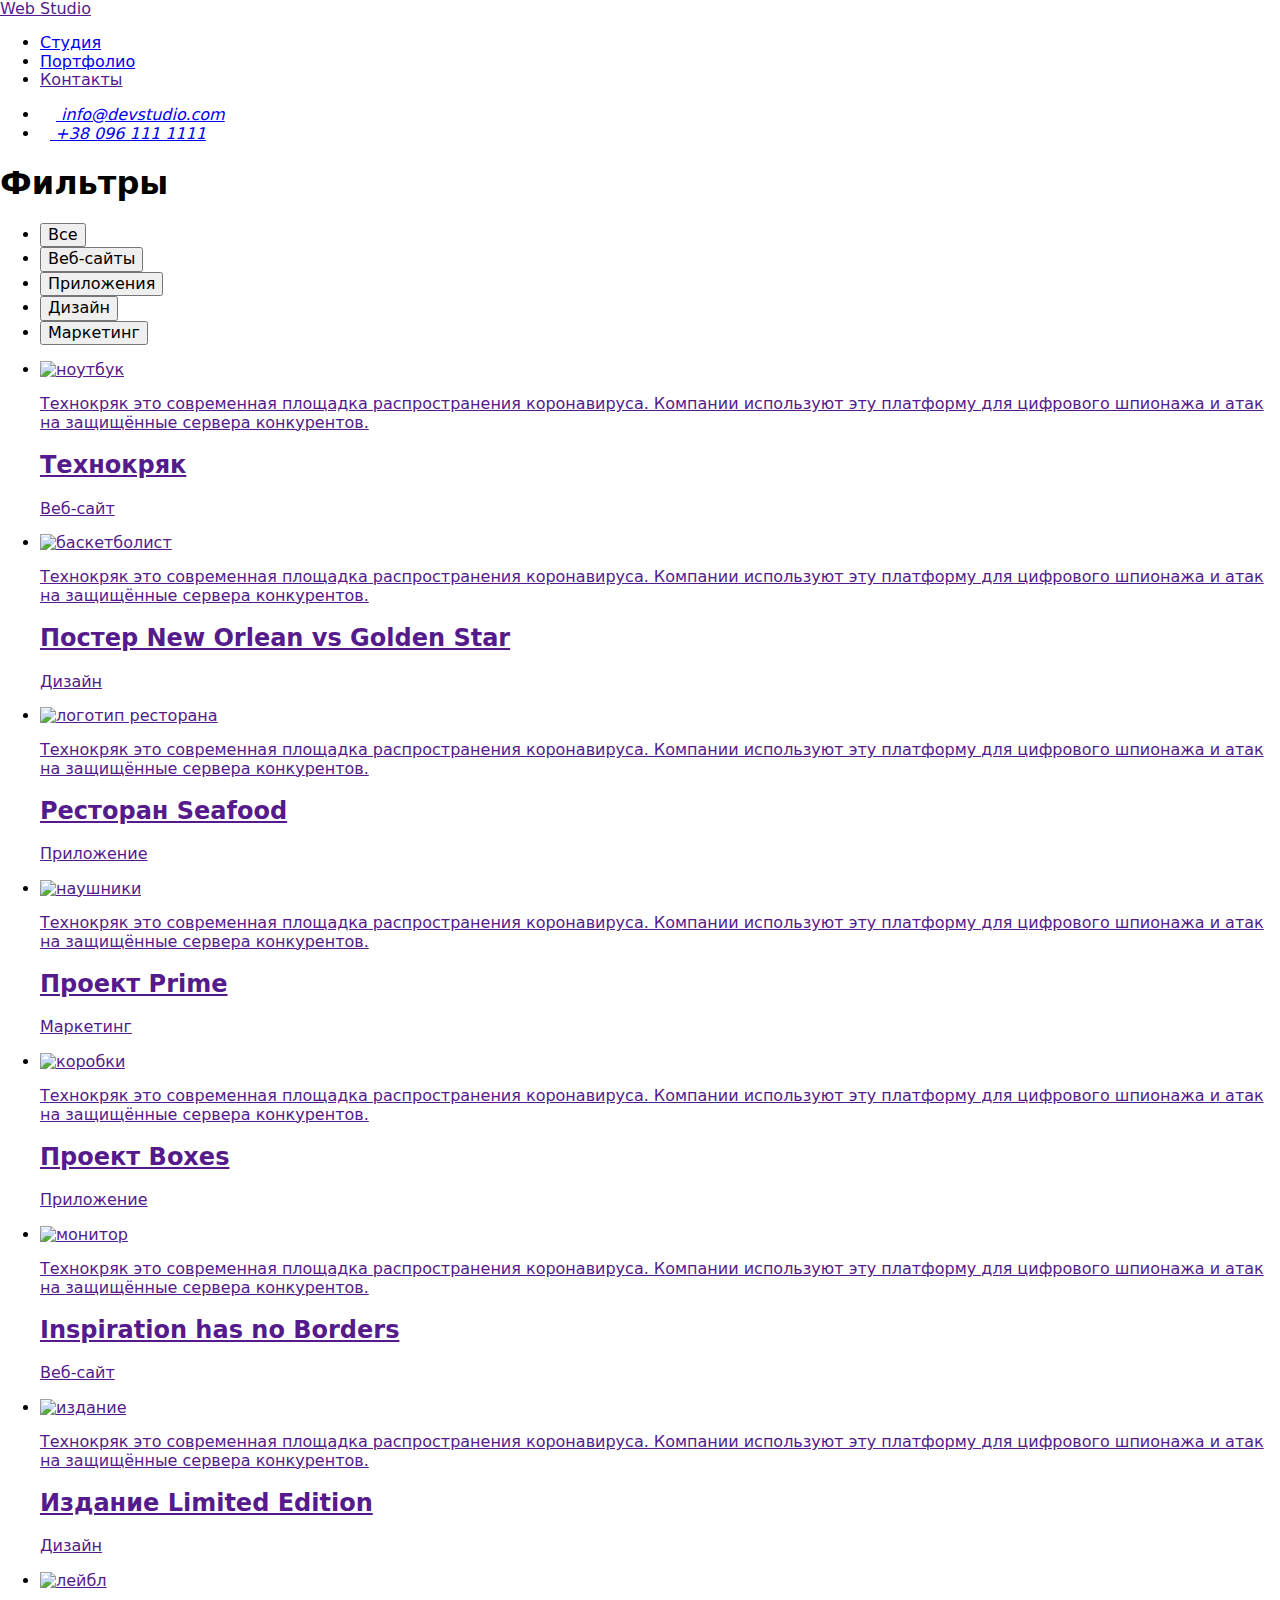
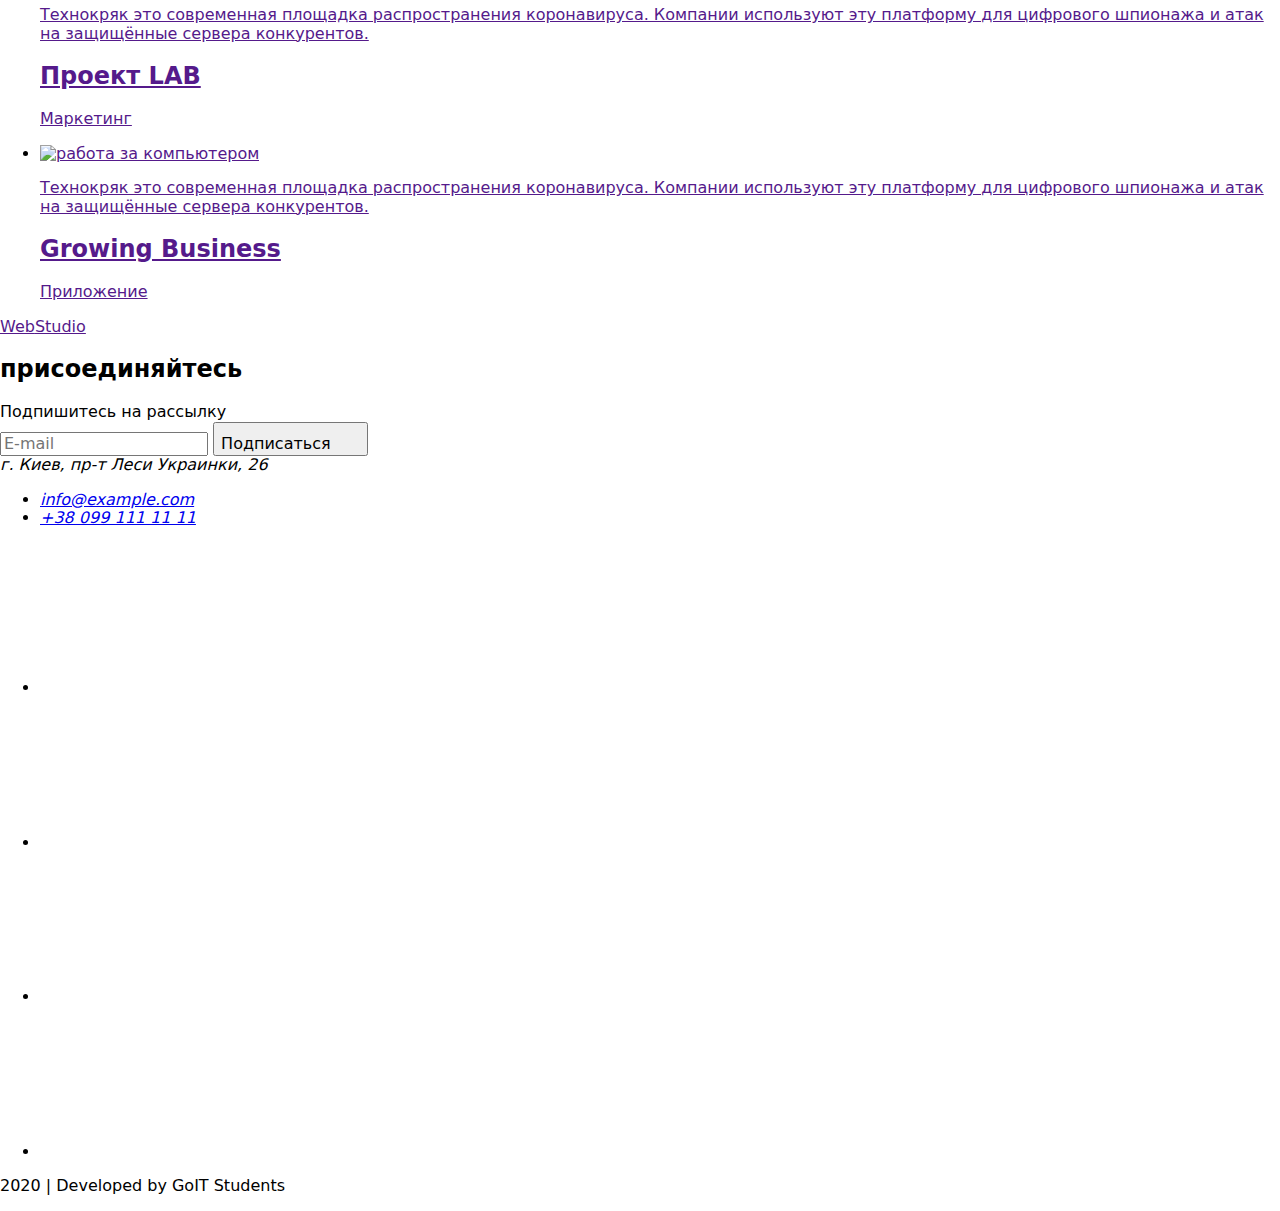
==== portfolio.html @ dd18610b "Add files via upload" ====
<!DOCTYPE html>
<html lang="ru">
  <head>
    <meta charset="UTF-8" />
    <meta name="viewport" content="width=device-width, initial-scale=1.0" />
    <title>Document</title>
    <link
      href="https://fonts.googleapis.com/css2?family=Raleway:wght@700&family=Roboto:wght@400;500;700;900&display=swap"
      rel="stylesheet"
    />
    <link
      rel="stylesheet"
      href="https://cdnjs.cloudflare.com/ajax/libs/modern-normalize/0.6.0/modern-normalize.min.css"
    />
    <link rel="stylesheet" href="./css/portfolio.min.css" />
  </head>

  <body>
    <!--Шапка проекту-->
    <header class="header">
      <div class="container">
        <div class="navigation">
          <nav class="navigation">
            <a href="" lang="en" class="logo"><span>Web</span> Studio</a>
            <ul class="site-nav">
              <li class="item">
                <a href="./index.html" class="link">Студия</a>
              </li>
              <li class="item">
                <a href="./portfolio.html" class="link current">Портфолио </a>
              </li>
              <li class="item"><a href="" class="link">Контакты</a></li>
            </ul>
          </nav>
          <address class="address">
            <ul class="comunication">
              <li class="item">
                <a
                  class="link"
                  href="mailto:info@devstudio.com"
                  aria-label="электронная почта"
                  ><svg class="icon" width="16px" height="11px">
                    <use href="./images/symbol-defs.svg#icon-envelope"></use>
                  </svg>
                  info@devstudio.com
                </a>
              </li>
              <li class="item">
                <a
                  class="link"
                  href="tel:+380961111111"
                  aria-label="номер телефона"
                >
                  <svg class="icon" width="10px" height="15px">
                    <use href="./images/symbol-defs.svg#icon-smartphone"></use>
                  </svg>
                  +38 096 111 1111
                </a>
              </li>
            </ul>
          </address>
        </div>
      </div>
    </header>
    <main>
      <!--Фільтри-->
      <section class="filter">
        <div class="container">
          <h1 class="visually-hidden">Фильтры</h1>
          <ul class="filter-list">
            <li class="item"><button class="button">Все</button></li>
            <li class="item"><button class="button">Веб-сайты</button></li>
            <li class="item"><button class="button">Приложения</button></li>
            <li class="item"><button class="button">Дизайн</button></li>
            <li class="item"><button class="button">Маркетинг</button></li>
          </ul>

          <ul class="card-list">
            <li class="item">
              <a class="link" href="">
                <div class="thumb">
                  <img
                    src="./images/imgtechno(1).jpg"
                    alt="ноутбук"
                    width="370"
                    height="294"
                  />
                  <p class="text-hover">
                    Технокряк это современная площадка распространения
                    коронавируса. Компании используют эту платформу для
                    цифрового шпионажа и атак на защищённые сервера конкурентов.
                  </p>
                </div>
                <div class="description">
                  <h2 class="header">Технокряк</h2>
                  <p class="text">Веб-сайт</p>
                </div>
              </a>
            </li>
            <li class="item">
              <a class="link" href="">
                <div class="thumb">
                  <img
                    src="./images/imgposter(1).jpg"
                    alt="баскетболист"
                    width="370"
                    height="294"
                  />
                  <p class="text-hover">
                    Технокряк это современная площадка распространения
                    коронавируса. Компании используют эту платформу для
                    цифрового шпионажа и атак на защищённые сервера конкурентов.
                  </p>
                </div>
                <div class="description">
                  <h2 class="header">Постер New Orlean vs Golden Star</h2>
                  <p class="text">Дизайн</p>
                </div>
              </a>
            </li>
            <li class="item">
              <a class="link" href="">
                <div class="thumb">
                  <img
                    src="./images/imgseafood(1).jpg"
                    alt="логотип ресторана"
                    width="370"
                    height="294"
                  />
                  <p class="text-hover">
                    Технокряк это современная площадка распространения
                    коронавируса. Компании используют эту платформу для
                    цифрового шпионажа и атак на защищённые сервера конкурентов.
                  </p>
                </div>
                <div class="description">
                  <h2 class="header">Ресторан Seafood</h2>
                  <p class="text">Приложение</p>
                </div>
              </a>
            </li>
            <li class="item">
              <a class="link" href="">
                <div class="thumb">
                  <img
                    src="./images/imgproject(1).jpg"
                    alt="наушники"
                    width="370"
                    height="294"
                  />
                  <p class="text-hover">
                    Технокряк это современная площадка распространения
                    коронавируса. Компании используют эту платформу для
                    цифрового шпионажа и атак на защищённые сервера конкурентов.
                  </p>
                </div>
                <div class="description">
                  <h2 class="header">Проект Prime</h2>
                  <p class="text">Маркетинг</p>
                </div>
              </a>
            </li>
            <li class="item">
              <a class="link" href="">
                <div class="thumb">
                  <img
                    src="./images/imgboxes(1).jpg"
                    alt="коробки"
                    width="370"
                    height="294"
                  />
                  <p class="text-hover">
                    Технокряк это современная площадка распространения
                    коронавируса. Компании используют эту платформу для
                    цифрового шпионажа и атак на защищённые сервера конкурентов.
                  </p>
                </div>
                <div class="description">
                  <h2 class="header">Проект Boxes</h2>
                  <p class="text">Приложение</p>
                </div>
              </a>
            </li>
            <li class="item">
              <a class="link" href="">
                <div class="thumb">
                  <img
                    src="./images/imginspiration(1).jpg"
                    alt="монитор"
                    width="370"
                    height="294"
                  />
                  <p class="text-hover">
                    Технокряк это современная площадка распространения
                    коронавируса. Компании используют эту платформу для
                    цифрового шпионажа и атак на защищённые сервера конкурентов.
                  </p>
                </div>
                <div class="description">
                  <h2 class="header">Inspiration has no Borders</h2>
                  <p class="text">Веб-сайт</p>
                </div>
              </a>
            </li>
            <li class="item">
              <a class="link" href="">
                <div class="thumb">
                  <img
                    src="./images/imgedition(1).jpg"
                    alt="издание"
                    width="370"
                    height="294"
                  />
                  <p class="text-hover">
                    Технокряк это современная площадка распространения
                    коронавируса. Компании используют эту платформу для
                    цифрового шпионажа и атак на защищённые сервера конкурентов.
                  </p>
                </div>
                <div class="description">
                  <h2 class="header">Издание Limited Edition</h2>
                  <p class="text">Дизайн</p>
                </div>
              </a>
            </li>
            <li class="item">
              <a class="link" href="">
                <div class="thumb">
                  <img
                    src="./images/imglab(1).jpg"
                    alt="лейбл"
                    width="370"
                    height="294"
                  />
                  <p class="text-hover">
                    Технокряк это современная площадка распространения
                    коронавируса. Компании используют эту платформу для
                    цифрового шпионажа и атак на защищённые сервера конкурентов.
                  </p>
                </div>
                <div class="description">
                  <h2 class="header">Проект LAB</h2>
                  <p class="text">Маркетинг</p>
                </div>
              </a>
            </li>
            <li class="item">
              <a class="link" href="">
                <div class="thumb">
                  <img
                    src="./images/imgbussines(1).jpg"
                    alt="работа за компьютером"
                    width="370"
                    height="294"
                  />
                  <p class="text-hover">
                    Технокряк это современная площадка распространения
                    коронавируса. Компании используют эту платформу для
                    цифрового шпионажа и атак на защищённые сервера конкурентов.
                  </p>
                </div>
                <div class="description">
                  <h2 class="header">Growing Business</h2>
                  <p class="text">Приложение</p>
                </div>
              </a>
            </li>
          </ul>
        </div>
      </section>
    </main>
    <footer class="footer">
      <div class="container">
        <div class="footer-up">
          <a href="" lang="en" class="logo"><span>Web</span>Studio</a>
          <h2 class="footer-call">присоединяйтесь</h2>
          <form class="footer-form">
            <label class="label" for="mail">Подпишитесь на рассылку</label>
            <div class="field">
              <input
                class="mail"
                type="email"
                name="mail"
                id="mail"
                placeholder="E-mail"
              />
              <button class="button" type="submit">
                Подписаться
                <svg class="icon" width="24px" height="24px">
                  <use href="./images/symbol-defs.svg#icon-icon-send"></use>
                </svg>
              </button>
            </div>
          </form>
        </div>
        <div class="footer-middle">
          <address class="address">
            г. Киев, пр-т Леси Украинки, 26
            <ul class="footer-nav">
              <li>
                <a href="mailto:info@example.com" class="footer-link"
                  >info@example.com</a
                >
              </li>
              <li>
                <a href="tell:+380991111111" class="footer-link"
                  >+38 099 111 11 11</a
                >
              </li>
            </ul>
          </address>

          <ul class="social-links">
            <li class="item">
              <a class="link" href="" aria-label="ссылка на инстаграм">
                <svg class="icon" width="20px" hight="20px">
                  <use href="./images/symbol-defs.svg#icon-instagram"></use>
                </svg>
              </a>
            </li>
            <li class="item">
              <a class="link" href="" aria-label="ссылка на твиттер">
                <svg class="icon" width="20px" hight="20px">
                  <use href="./images/symbol-defs.svg#icon-twitter"></use>
                </svg>
              </a>
            </li>
            <li class="item">
              <a class="link" href="" aria-label="ссылка на фейсбук">
                <svg class="icon" width="20px" hight="20px">
                  <use href="./images/symbol-defs.svg#icon-facebook"></use>
                </svg>
              </a>
            </li>
            <li class="item">
              <a class="link" href="" aria-label="ссылка на линкедин">
                <svg class="icon" width="20px" hight="20px">
                  <use href="./images/symbol-defs.svg#icon-linkedin"></use>
                </svg>
              </a>
            </li>
          </ul>
        </div>

        <p class="footer-developer">2020 | Developed by GoIT Students</p>
      </div>
    </footer>
  </body>
</html>
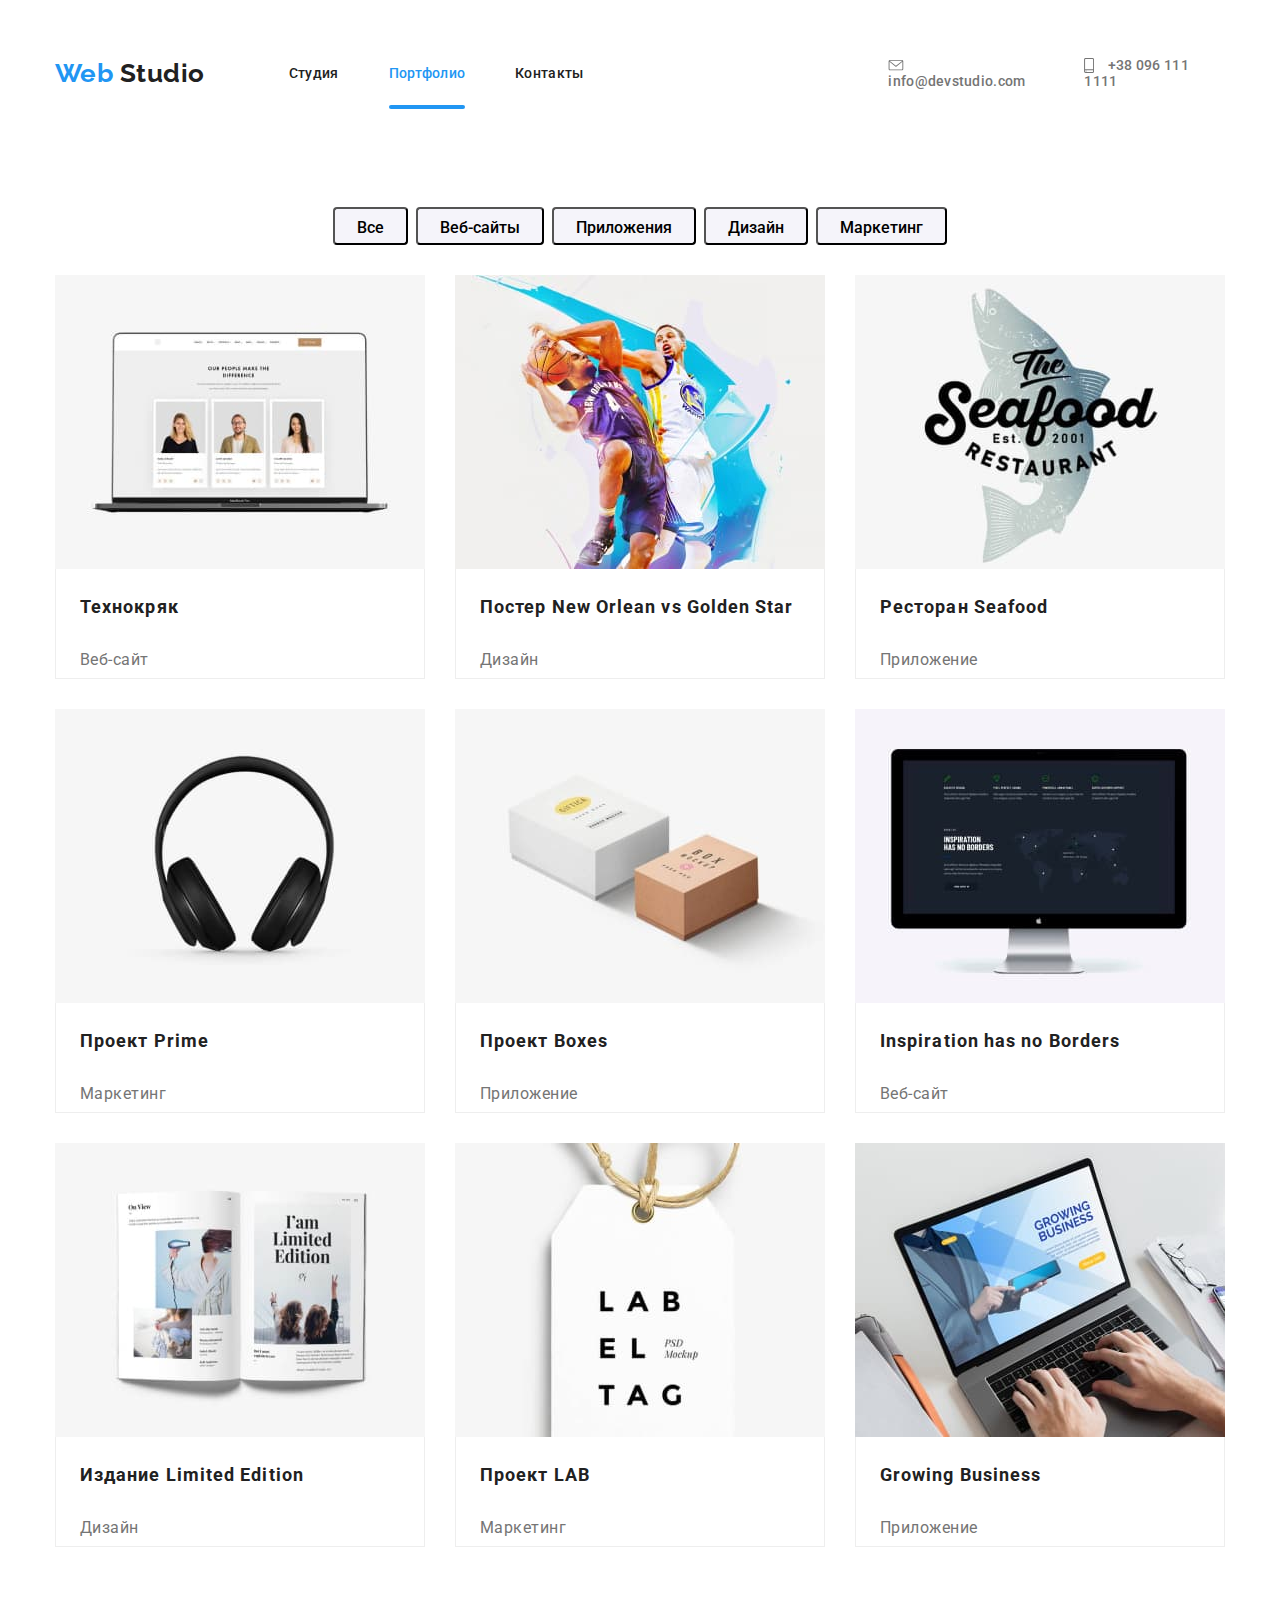
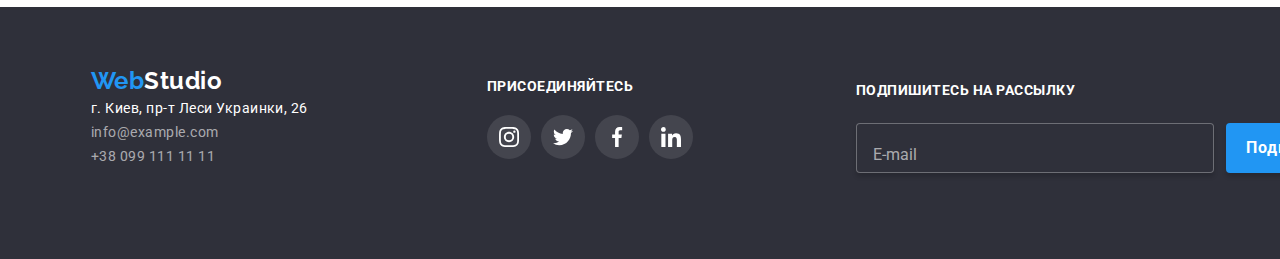
==== commit a871587a: "hw8" ====
--- a/portfolio.html
+++ b/portfolio.html
@@ -18,16 +18,23 @@
   <body>
     <!--Шапка проекту-->
     <header class="header">
-      <div class="container">
-        <div class="navigation">
+      <div class="container header">
+        <a href="" lang="en" class="logo"><span>Web</span> Studio</a>
+        <button type="button" class="menu-button is-open" aria-expanded="false" aria-controls="menu-container"
+          data-menu-button>
+          <svg width="40" height="40" aria-label="переключатель мобильного меню">
+            <use class="icon-menu" href="./images/symbol-defs.svg#icon-close40px"></use>
+            <use class="icon-close" href="./images/symbol-defs.svg#icon-menu40px"></use>
+          </svg>
+        </button>
+        <div class="menu-container" id="menu-container" data-menu>
           <nav class="navigation">
-            <a href="" lang="en" class="logo"><span>Web</span> Studio</a>
             <ul class="site-nav">
               <li class="item">
-                <a href="./index.html" class="link">Студия</a>
+                <a href="./index.html" class="link ">Студия</a>
               </li>
               <li class="item">
-                <a href="./portfolio.html" class="link current">Портфолио </a>
+                <a href="./portfolio.html" class="link current">Портфолио</a>
               </li>
               <li class="item"><a href="" class="link">Контакты</a></li>
             </ul>
@@ -35,22 +42,15 @@
           <address class="address">
             <ul class="comunication">
               <li class="item">
-                <a
-                  class="link"
-                  href="mailto:info@devstudio.com"
-                  aria-label="электронная почта"
-                  ><svg class="icon" width="16px" height="11px">
+                <a class="link" href="mailto:info@devstudio.com" aria-label="электронная почта"><svg class="icon"
+                    width="16px" height="11px">
                     <use href="./images/symbol-defs.svg#icon-envelope"></use>
                   </svg>
                   info@devstudio.com
                 </a>
               </li>
               <li class="item">
-                <a
-                  class="link"
-                  href="tel:+380961111111"
-                  aria-label="номер телефона"
-                >
+                <a class="link" href="tel:+380961111111" aria-label="номер телефона">
                   <svg class="icon" width="10px" height="15px">
                     <use href="./images/symbol-defs.svg#icon-smartphone"></use>
                   </svg>
@@ -80,7 +80,12 @@
               <a class="link" href="">
                 <div class="thumb">
                   <img
-                    src="./images/imgtechno(1).jpg"
+                   srcset="
+              ./images/card-1.jpg 1x,
+              ./images/card-1@2x.jpg 2x,
+              "
+              
+                    src="./images/card-1.jpg"
                     alt="ноутбук"
                     width="370"
                     height="294"
@@ -101,7 +106,13 @@
               <a class="link" href="">
                 <div class="thumb">
                   <img
-                    src="./images/imgposter(1).jpg"
+                   srcset="
+              ./images/card-2.jpg 1x,
+              ./images/card-2@2x.jpg 2x,
+              "
+              
+                    src="./images/card-2.jpg"
+                    
                     alt="баскетболист"
                     width="370"
                     height="294"
@@ -122,7 +133,11 @@
               <a class="link" href="">
                 <div class="thumb">
                   <img
-                    src="./images/imgseafood(1).jpg"
+                    srcset="
+              ./images/card-3.jpg 1x,
+              ./images/card-3@2x.jpg 2x,
+              "
+                    src="./images/card-3.jpg"
                     alt="логотип ресторана"
                     width="370"
                     height="294"
@@ -143,7 +158,12 @@
               <a class="link" href="">
                 <div class="thumb">
                   <img
-                    src="./images/imgproject(1).jpg"
+                     srcset="
+              ./images/card-4.jpg 1x,
+              ./images/card-4@2x.jpg 2x,
+              "
+              
+                    src="./images/card-4.jpg"
                     alt="наушники"
                     width="370"
                     height="294"
@@ -164,7 +184,12 @@
               <a class="link" href="">
                 <div class="thumb">
                   <img
-                    src="./images/imgboxes(1).jpg"
+                     srcset="
+              ./images/card-5.jpg 1x,
+              ./images/card-5@2x.jpg 2x,
+              "
+              
+                    src="./images/card-5.jpg"
                     alt="коробки"
                     width="370"
                     height="294"
@@ -185,7 +210,12 @@
               <a class="link" href="">
                 <div class="thumb">
                   <img
-                    src="./images/imginspiration(1).jpg"
+                    srcset="
+              ./images/card-6.jpg 1x,
+              ./images/card-6@2x.jpg 2x,
+              "
+              
+                    src="./images/card-6.jpg"
                     alt="монитор"
                     width="370"
                     height="294"
@@ -206,7 +236,12 @@
               <a class="link" href="">
                 <div class="thumb">
                   <img
-                    src="./images/imgedition(1).jpg"
+                     srcset="
+              ./images/card-7.jpg 1x,
+              ./images/card-7@2x.jpg 2x,
+              "
+              
+                    src="./images/card-7.jpg"
                     alt="издание"
                     width="370"
                     height="294"
@@ -227,7 +262,12 @@
               <a class="link" href="">
                 <div class="thumb">
                   <img
-                    src="./images/imglab(1).jpg"
+                     srcset="
+              ./images/card-8.jpg 1x,
+              ./images/card-8@2x.jpg 2x,
+              "
+              
+                    src="./images/card-8.jpg"
                     alt="лейбл"
                     width="370"
                     height="294"
@@ -248,7 +288,12 @@
               <a class="link" href="">
                 <div class="thumb">
                   <img
-                    src="./images/imgbussines(1).jpg"
+                     srcset="
+              ./images/card-9.jpg 1x,
+              ./images/card-9@2x.jpg 2x,
+              "
+              
+                    src="./images/card-9.jpg"
                     alt="работа за компьютером"
                     width="370"
                     height="294"
@@ -269,47 +314,25 @@
         </div>
       </section>
     </main>
-    <footer class="footer">
-      <div class="container">
+  <footer class="footer">
+    <div class="container footer">
+      <div class="footer-flex">
         <div class="footer-up">
           <a href="" lang="en" class="logo"><span>Web</span>Studio</a>
-          <h2 class="footer-call">присоединяйтесь</h2>
-          <form class="footer-form">
-            <label class="label" for="mail">Подпишитесь на рассылку</label>
-            <div class="field">
-              <input
-                class="mail"
-                type="email"
-                name="mail"
-                id="mail"
-                placeholder="E-mail"
-              />
-              <button class="button" type="submit">
-                Подписаться
-                <svg class="icon" width="24px" height="24px">
-                  <use href="./images/symbol-defs.svg#icon-icon-send"></use>
-                </svg>
-              </button>
-            </div>
-          </form>
-        </div>
-        <div class="footer-middle">
           <address class="address">
             г. Киев, пр-т Леси Украинки, 26
             <ul class="footer-nav">
               <li>
-                <a href="mailto:info@example.com" class="footer-link"
-                  >info@example.com</a
-                >
+                <a href="mailto:info@example.com" class="footer-link">info@example.com</a>
               </li>
               <li>
-                <a href="tell:+380991111111" class="footer-link"
-                  >+38 099 111 11 11</a
-                >
+                <a href="tell:+380991111111" class="footer-link">+38 099 111 11 11</a>
               </li>
             </ul>
           </address>
-
+        </div>
+        <div class="footer-social">
+          <h2 class="footer-call">присоединяйтесь</h2>
           <ul class="social-links">
             <li class="item">
               <a class="link" href="" aria-label="ссылка на инстаграм">
@@ -341,9 +364,24 @@
             </li>
           </ul>
         </div>
-
-        <p class="footer-developer">2020 | Developed by GoIT Students</p>
       </div>
-    </footer>
+      <form class="footer-form">
+        <label class="label" for="mail">Подпишитесь на рассылку</label>
+        <div class="field">
+          <input class="mail" type="email" name="mail" id="mail" placeholder="E-mail" />
+          <button class="button" type="submit">
+            Подписаться
+            <svg class="icon" width="24px" height="24px">
+              <use href="./images/symbol-defs.svg#icon-icon-send"></use>
+            </svg>
+          </button>
+        </div>
+      </form>
+    </div>
+  
+    <p class="footer-developer">2020 | Developed by GoIT Students</p>
+    </div>
+  </footer>
+    <script src="./js/menu.js"></script>
   </body>
 </html>
--- a/css/portfolio.min.css
+++ b/css/portfolio.min.css
@@ -0,0 +1,785 @@
+html {
+  -webkit-box-sizing: border-box;
+  box-sizing: border-box;
+  line-height: 0;
+}
+*,
+*::before,
+*::after {
+  -webkit-box-sizing: inherit;
+  box-sizing: inherit;
+}
+body {
+  background-color: #fff;
+  color: #212121;
+  font-family: Roboto, sans-serif;
+  letter-spacing: 0.03em;
+}
+.container {
+  margin-left: auto;
+  margin-right: auto;
+  padding-left: 15px;
+  padding-right: 15px;
+  @media screen and (min-width: $mobile) {
+    width: 480px;
+  }
+  @media screen and (min-width: $tablet) {
+    width: 768px;
+  }
+  @media screen and (min-width: $desktop) {
+    width: 1200px;
+  }
+}
+a {
+  color: inherit;
+  text-decoration: none;
+  margin: 0;
+  padding: 0;
+  border: none;
+  -webkit-box-shadow: none;
+  box-shadow: none;
+}
+ul {
+  list-style: none;
+  margin: 0;
+  padding: 0;
+}
+img {
+  height: auto;
+}
+.visually-hidden {
+  position: absolute;
+  width: 1px;
+  height: 1px;
+  border: 0;
+  margin: -1px;
+  padding: 0;
+  clip: rect(0 0 0 0);
+  overflow: hidden;
+}
+h1,
+h2,
+h3 {
+  margin: 0;
+}
+h2 {
+  font-weight: 700;
+  font-size: 36px;
+  line-height: 1.17;
+  text-align: center;
+}
+p {
+  margin: 0;
+}
+.header {
+  position: relative;
+  padding-top: 16px;
+  padding-bottom: 16px;
+}
+@media screen and (min-width: 768px) {
+  .header {
+    width: 1200px;
+    margin-left: auto;
+    margin-right: auto;
+  }
+}
+
+.logo {
+  font-family: Raleway, sans-serif;
+  font-weight: 700;
+  font-size: 26px;
+  line-height: 1.2;
+  width: 153px;
+}
+@media screen and (min-width: 768px) {
+  .logo {
+    padding-top: 26px;
+    padding-bottom: 26px;
+  }
+}
+
+.logo span {
+  color: #2196f3;
+}
+
+@media screen and (max-width: 767px) {
+  .menu-container {
+    display: none;
+    position: absolute;
+    top: 100%;
+    left: 0;
+    width: 100%;
+    height: 453px;
+
+    background-color: #ffffff;
+    box-shadow: 0px 1px 3px rgba(0, 0, 0, 0.16), 0px 2px 4px rgba(0, 0, 0, 0.08),
+      0px 4px 8px rgba(0, 0, 0, 0.04);
+    padding-top: 60px;
+    padding-bottom: 60px;
+    margin-left: auto;
+    margin-right: auto;
+  }
+}
+@media screen and (min-width: 768px) {
+  .menu-container {
+    display: flex;
+    align-items: center;
+    margin-left: 81px;
+  }
+}
+
+.container.header {
+  display: flex;
+  align-items: center;
+}
+
+@media screen and (min-width: 1200px) {
+  .container.header {
+    width: 1200px;
+    display: flex;
+    justify-content: center;
+  }
+}
+.menu-container.is-open {
+  display: block;
+}
+
+.menu-button {
+  position: absolute;
+  right: 10px;
+  top: 10px;
+  display: inline-flex;
+  margin: 0;
+  padding: 0;
+  border: none;
+  background-color: transparent;
+}
+
+.menu-button .icon-close {
+  display: none;
+}
+.menu-button:hover {
+  fill: #2196f3;
+}
+@media screen and (max-width: 767px) {
+  .menu-button.is-open .icon-close {
+    display: block;
+  }
+}
+
+.menu-button.is-open .icon-menu {
+  display: none;
+}
+
+.header .address {
+  font-style: normal;
+  text-align: center;
+}
+
+.site-nav {
+  display: block;
+  font-weight: 500;
+  font-size: 14px;
+  line-height: 1.14;
+  letter-spacing: 0.02em;
+
+  text-align: center;
+}
+@media screen and (min-width: 768px) {
+  .site-nav {
+    display: flex;
+    padding-top: 32px;
+    padding-bottom: 32px;
+  }
+}
+
+.site-nav .item {
+  margin-bottom: 50px;
+}
+.site-nav .item:last-child {
+  margin-bottom: 0;
+  margin-right: 0;
+}
+@media screen and (min-width: 768px) {
+  .site-nav .item {
+    margin-bottom: 0;
+    margin-right: 50px;
+  }
+}
+.site-nav .link {
+  -webkit-transition-property: color;
+  transition-property: color;
+  -webkit-transition-duration: 250ms;
+  transition-duration: 250ms;
+  -webkit-transition-timing-function: cubic-bezier(0.4, 0, 0.2, 1);
+  transition-timing-function: cubic-bezier(0.4, 0, 0.2, 1);
+}
+.site-nav .link:hover,
+.site-nav .link:focus {
+  color: #2196f3;
+}
+
+.link.current {
+  position: relative;
+  color: #2196f3;
+  height: 25px;
+  padding-bottom: 8px;
+}
+@media screen and (min-width: 768px) {
+  .link.current {
+    height: 48px;
+    padding-bottom: 28px;
+  }
+}
+
+.link.current::after {
+  display: inline-block;
+  position: absolute;
+  content: "";
+  left: 0;
+  bottom: 0;
+  width: 100%;
+  height: 4px;
+  background-color: #2196f3;
+  border-radius: 2px;
+}
+.comunication {
+  display: block;
+  color: #757575;
+  font-weight: 500;
+  font-size: 14px;
+  line-height: 1.14;
+  letter-spacing: 0.02em;
+
+  margin-top: 60px;
+}
+@media screen and (min-width: 768px) {
+  .comunication {
+    margin-top: 0;
+    margin-left: 84px;
+    text-align: left;
+  }
+}
+@media screen and (min-width: 1200px) {
+  .comunication {
+    display: flex;
+    margin-left: 305px;
+  }
+}
+.comunication .item {
+  margin-bottom: 16px;
+}
+@media screen and (min-width: 768px) {
+  .comunication .item {
+    margin-bottom: 10px;
+  }
+  .comunication .item:last-child {
+    margin-bottom: 0px;
+    margin-right: 0;
+  }
+}
+@media screen and (min-width: 1200px) {
+  .comunication .item {
+    margin-bottom: 0;
+    margin-right: 30px;
+  }
+}
+.comunication .link {
+  -webkit-transition-property: color;
+  transition-property: color;
+  -webkit-transition-duration: 250ms;
+  transition-duration: 250ms;
+  -webkit-transition-timing-function: cubic-bezier(0.4, 0, 0.2, 1);
+  transition-timing-function: cubic-bezier(0.4, 0, 0.2, 1);
+}
+.comunication .link:hover,
+.comunication .link:focus {
+  color: #2196f3;
+}
+.comunication .icon {
+  fill: currentColor;
+  margin-right: 10px;
+  vertical-align: middle;
+}
+.filter {
+  padding-top: 60px;
+  padding-bottom: 60px;
+}
+@media screen and (min-width: 1200) {
+  .filter {
+    width: 1200px;
+    padding-top: 94px;
+    padding-bottom: 94px;
+  }
+}
+.filter-list {
+  display: -webkit-box;
+  display: -ms-flexbox;
+  display: flex;
+  flex-wrap: wrap;
+  width: 480px;
+  margin-left: auto;
+  margin-right: auto;
+  margin-bottom: 40px;
+}
+@media screen and (min-width: 768px) {
+  .filter-list {
+    width: 768px;
+    justify-content: center;
+    margin-bottom: 30px;
+  }
+}
+.filter-list .item {
+  margin-right: 8px;
+  margin-bottom: 15px;
+}
+@media screen and (min-width: 768px) {
+  .filter-list .item {
+    margin-right: 8px;
+    margin-bottom: 0;
+  }
+}
+
+.filter-list .item:last-child {
+  margin-right: 0;
+}
+.filter-list .item:nth-child(n + 4) {
+  margin-bottom: 0;
+}
+.filter .button {
+  background-color: #f5f4fa;
+  height: 38px;
+  font-family: Roboto, sans-serif;
+  font-weight: 500;
+  font-size: 16px;
+  line-height: 1.62;
+  text-align: center;
+  border-radius: 4px;
+  padding: 6px 22px;
+  -webkit-transition-property: background-color color;
+  transition-property: background-color color;
+  -webkit-transition-duration: 250ms;
+  transition-duration: 250ms;
+  -webkit-transition-timing-function: cubic-bezier(0.4, 0, 0.2, 1);
+  transition-timing-function: cubic-bezier(0.4, 0, 0.2, 1);
+}
+.filter .button:hover,
+.filter .button:focus {
+  background-color: #2196f3;
+  color: #ffffff;
+}
+.card-list {
+  display: -webkit-box;
+  display: -ms-flexbox;
+  display: flex;
+  -ms-flex-wrap: wrap;
+  flex-wrap: wrap;
+  justify-content: center;
+}
+.card-list .item {
+  width: 370px;
+  margin-bottom: 30px;
+}
+@media screen and (min-width: 768px) {
+  .card-list .item {
+    width: 354px;
+    margin-right: 30px;
+    margin-bottom: 30px;
+  }
+}
+@media screen and (min-width: 1200px) {
+  .card-list .item {
+    width: 370px;
+  }
+}
+
+.card-list .item:last-child {
+  margin-bottom: 0;
+}
+@media screen and (min-width: 768px) {
+  .card-list .item:last-child {
+    margin-bottom: 0;
+  }
+}
+
+@media screen and (min-width: 768px) {
+  .card-list .item:nth-child(2n) {
+    margin-right: 0px;
+  }
+}
+@media screen and (min-width: 1200px) {
+  .card-list .item {
+    width: 370px;
+    margin-right: 30px;
+    margin-bottom: 30px;
+  }
+  .card-list .item:nth-child(2n) {
+    margin-right: 30px;
+  }
+  .card-list .item:nth-child(3n) {
+    margin-right: 0;
+  }
+  .card-list .item:nth-last-child(-n + 3) {
+    margin-bottom: 0;
+  }
+}
+
+.card-list .link {
+  display: block;
+  width: 370px;
+  -webkit-transition-property: -webkit-box-shadow;
+  transition-property: -webkit-box-shadow;
+  transition-property: box-shadow;
+  transition-property: box-shadow, -webkit-box-shadow;
+  -webkit-transition-duration: 250ms;
+  transition-duration: 250ms;
+  -webkit-transition-timing-function: cubic-bezier(0.4, 0, 0.2, 1);
+  transition-timing-function: cubic-bezier(0.4, 0, 0.2, 1);
+}
+.card-list .link:hover,
+.card-list .link:focus {
+  display: block;
+  -webkit-box-shadow: 1px 4px 6px rgba(0, 0, 0, 0.16),
+    0px 4px 4px rgba(0, 0, 0, 0.06), 0px 1px 1px rgba(0, 0, 0, 0.12);
+  box-shadow: 1px 4px 6px rgba(0, 0, 0, 0.16), 0px 4px 4px rgba(0, 0, 0, 0.06),
+    0px 1px 1px rgba(0, 0, 0, 0.12);
+}
+.thumb {
+  position: relative;
+  width: 370px;
+  height: 294px;
+  overflow: hidden;
+}
+.thumb:hover::before {
+  -webkit-transform: translateY(0);
+  transform: translateY(0);
+  opacity: 1;
+}
+.thumb::before {
+  position: absolute;
+  display: inline-block;
+  content: "";
+  width: 100%;
+  height: 100%;
+  background-color: rgba(33, 150, 243, 0.9);
+  opacity: 0;
+  -webkit-transform: translateY(100%);
+  transform: translateY(100%);
+  -webkit-transition-duration: 250ms;
+  transition-duration: 250ms;
+  -webkit-transition-timing-function: cubic-bezier(0.4, 0, 0.2, 1);
+  transition-timing-function: cubic-bezier(0.4, 0, 0.2, 1);
+}
+.card-list .description {
+  border-left: 1px solid #eeeeee;
+  border-right: 1px solid #eeeeee;
+  border-bottom: 1px solid #eeeeee;
+  width: 370px;
+  height: 110px;
+  background-color: #ffffff;
+}
+.card-list .header {
+  font-weight: 700;
+  font-size: 18px;
+  line-height: 2;
+  letter-spacing: 0.06em;
+  text-align: left;
+  padding-top: 20px;
+  padding-left: 24px;
+  margin-bottom: 4px;
+}
+.card-list .text {
+  color: #757575;
+  font-size: 16px;
+  line-height: 1.88;
+  padding-bottom: 20px;
+  padding-left: 24px;
+}
+.thumb .text-hover {
+  position: absolute;
+  top: 50%;
+  left: 50%;
+  -webkit-transform: translate(-50%, -50%);
+  transform: translate(-50%, -50%);
+  color: #ffffff;
+  width: 370px;
+  height: 294px;
+  padding: 63px 24px;
+  font-size: 18px;
+  line-height: 1.56;
+  opacity: 0;
+  -webkit-transition-property: opacity;
+  transition-property: opacity;
+  -webkit-transition-duration: 250ms;
+  transition-duration: 250ms;
+  -webkit-transition-timing-function: cubic-bezier(0.4, 0, 0.2, 1);
+  transition-timing-function: cubic-bezier(0.4, 0, 0.2, 1);
+}
+.thumb .text-hover:hover {
+  opacity: 1;
+}
+.footer {
+  background-color: #2f303a;
+  height: 603px;
+  color: #ffffff;
+  font-size: 14px;
+  line-height: 1.7;
+  text-align: center;
+  padding-top: 60px;
+}
+@media screen and (min-width: 768px) {
+  .footer {
+    height: 463px;
+    padding-top: 0;
+  }
+}
+@media screen and (min-width: 1200px) {
+  .footer {
+    height: 252px;
+    text-align: left;
+  }
+}
+@media screen and (min-width: 1200px) {
+  .container.footer {
+    display: flex;
+  }
+}
+.footer .footer-up {
+  padding-top: 60px;
+}
+@media screen and (min-width: 768px) {
+  .footer-up {
+    display: block;
+    margin-right: 165px;
+    padding-left: 76px;
+  }
+}
+
+@media screen and (min-width: 768px) {
+  .footer-flex {
+    display: flex;
+    margin-left: auto;
+    margin-right: auto;
+  }
+}
+@media screen and (min-width: 1200px) {
+  .footer-flex {
+    margin-left: 0;
+    margin-right: 94px;
+  }
+}
+.footer .logo {
+  font-size: 24px;
+  line-height: 1.17;
+  width: 129px;
+  margin-left: auto;
+  margin-right: auto;
+  margin-bottom: 20px;
+}
+.footer > span {
+  color: #2196f3;
+}
+.footer .address {
+  font-style: normal;
+  width: 231px;
+  margin-bottom: 60px;
+  margin-left: auto;
+  margin-right: auto;
+}
+@media screen and (min-width: 768px) {
+  .footer .address {
+    margin-bottom: 0;
+  }
+}
+.footer-nav {
+  color: rgba(255, 255, 255, 0.6);
+}
+@media screen and (min-width: 768px) {
+  .footer-social {
+    padding-top: 65px;
+  }
+}
+@media screen and (min-width: 1200px) {
+  .footer-social {
+    margin-right: 69px;
+    padding-top: 72px;
+  }
+}
+.footer .social-links {
+  display: -webkit-box;
+  display: -ms-flexbox;
+  display: flex;
+  width: 206px;
+  margin-left: auto;
+  margin-right: auto;
+  margin-bottom: 60px;
+}
+@media screen and (min-width: 1200px) {
+  .footer .social-links {
+    margin-bottom: 0;
+  }
+}
+.footer .social-links .item {
+  margin-right: 10px;
+}
+.footer .social-links .item:last-child {
+  margin-right: 0;
+}
+.footer .social-links .link {
+  display: -webkit-box;
+  display: -ms-flexbox;
+  display: flex;
+  -webkit-box-pack: center;
+  -ms-flex-pack: center;
+  justify-content: center;
+  background: rgba(255, 255, 255, 0.1);
+  border-radius: 50%;
+  width: 44px;
+  height: 44px;
+  fill: #ffffff;
+  -webkit-transition-property: background-color;
+  transition-property: background-color;
+  -webkit-transition-duration: 250ms;
+  transition-duration: 250ms;
+  -webkit-transition-timing-function: cubic-bezier(0.4, 0, 0.2, 1);
+  transition-timing-function: cubic-bezier(0.4, 0, 0.2, 1);
+}
+.footer .social-links .link:hover,
+.footer .social-links .link:focus {
+  background: #2196f3;
+}
+.footer-call {
+  font-size: 14px;
+  line-height: 1.14;
+  text-transform: uppercase;
+  margin-bottom: 20px;
+}
+@media screen and (min-width: 1200px) {
+  .footer-call {
+    text-align: left;
+  }
+}
+.footer-form {
+  display: block;
+}
+@media screen and (min-width: 1200px) {
+  .footer-form {
+    padding-top: 72px;
+  }
+}
+.footer-form .label {
+  display: block;
+  font-weight: bold;
+  line-height: 1, 14;
+  text-transform: uppercase;
+  margin-bottom: 20px;
+}
+
+.footer-form .field {
+  padding-bottom: 60px;
+  margin-left: auto;
+  margin-right: auto;
+}
+@media screen and (min-width: 1200px) {
+  .footer-form .field {
+    display: flex;
+    width: 1200px;
+    margin: 0;
+  }
+}
+
+.footer-form .mail {
+  width: 450px;
+  height: 50px;
+  background-color: #2f303a;
+  border: 1px solid rgba(255, 255, 255, 0.3);
+  -webkit-box-sizing: border-box;
+  box-sizing: border-box;
+  -webkit-box-shadow: 0px 4px 4px rgba(0, 0, 0, 0.15);
+  box-shadow: 0px 4px 4px rgba(0, 0, 0, 0.15);
+  border-radius: 4px;
+  padding-top: 15px;
+  padding-left: 16px;
+  margin-left: auto;
+  margin-right: auto;
+}
+@media screen and (min-width: 1200px) {
+  .footer-form .mail {
+    width: 358px;
+    margin-left: 0;
+    margin-right: 0;
+  }
+}
+.footer-form .button {
+  display: -webkit-box;
+  display: -ms-flexbox;
+  display: flex;
+  -webkit-box-align: center;
+  -ms-flex-align: center;
+  align-items: center;
+  width: 200px;
+  height: 50px;
+  background: #2196f3;
+  border: 0;
+  -webkit-box-shadow: 0px 4px 4px rgba(0, 0, 0, 0.15);
+  box-shadow: 0px 4px 4px rgba(0, 0, 0, 0.15);
+  border-radius: 4px;
+  padding-top: 10px;
+  padding-bottom: 10px;
+  padding-left: 20px;
+  margin-top: 20px;
+  margin-left: auto;
+  margin-right: auto;
+  font-weight: bold;
+  font-size: 16px;
+  line-height: 1, 88;
+  color: #ffffff;
+  letter-spacing: 0.06em;
+  fill: #ffffff;
+  text-align: center;
+}
+@media screen and (min-width: 1200px) {
+  .footer-form .button {
+    margin-left: 12px;
+    margin-right: 0;
+    margin-top: 0;
+  }
+}
+.footer-form .icon {
+  margin-left: 10px;
+}
+.footer-form input::-webkit-input-placeholder {
+  font-size: 16px;
+  line-height: 20px;
+  color: rgba(255, 255, 255, 0.6);
+}
+.footer-form input:-ms-input-placeholder {
+  font-size: 16px;
+  line-height: 20px;
+  color: rgba(255, 255, 255, 0.6);
+}
+.footer-form input::-ms-input-placeholder {
+  font-size: 16px;
+  line-height: 20px;
+  color: rgba(255, 255, 255, 0.6);
+}
+.footer-form input::placeholder {
+  font-size: 16px;
+  line-height: 20px;
+  color: rgba(255, 255, 255, 0.6);
+}
+@media screen and (min-width: 480px) {
+  .footer-developer {
+    color: rgba(255, 255, 255, 0.4);
+    font-size: 12px;
+    line-height: 2;
+    text-align: center;
+    padding-top: 18px;
+    border-top-width: 1px;
+    border-top-style: solid;
+    border-top-color: rgba(255, 255, 255, 0.1);
+    width: 480px;
+    display: none;
+  }
+}
+/*# sourceMappingURL=portfolio.min.css.map */
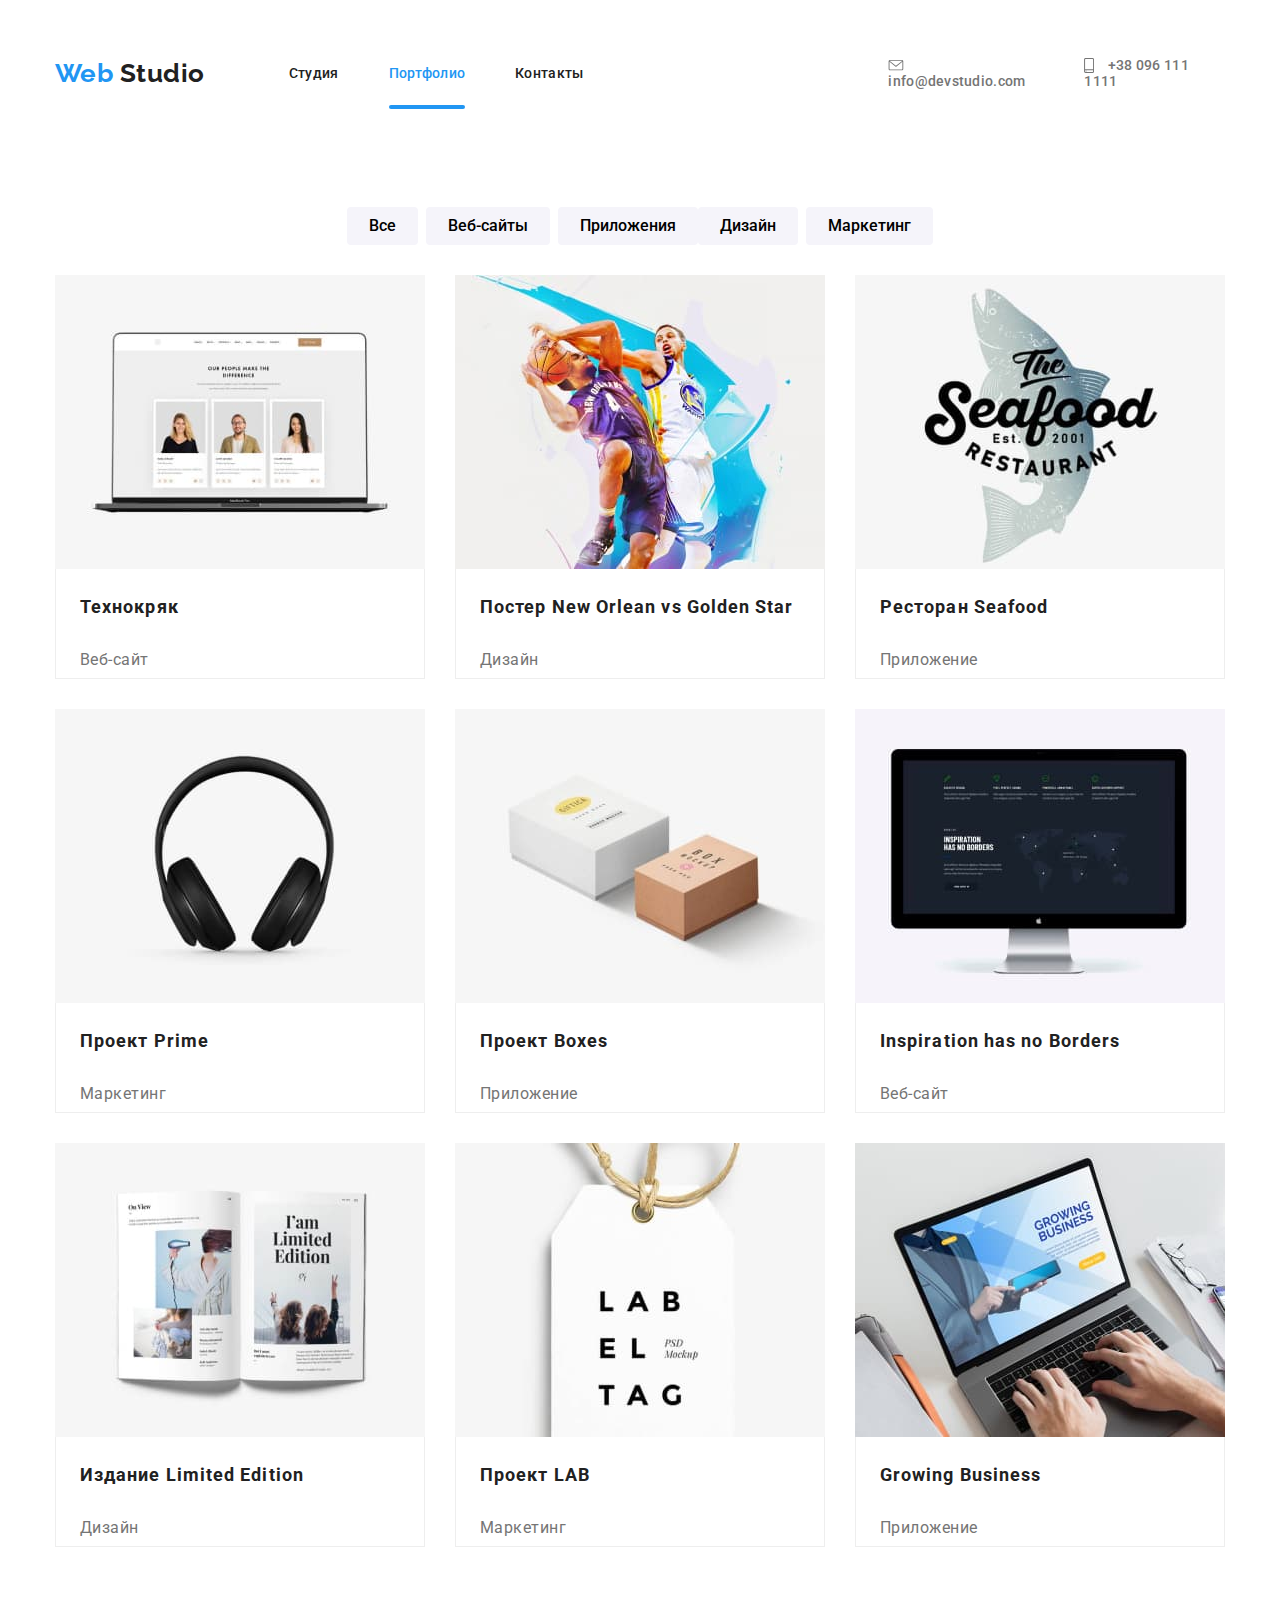
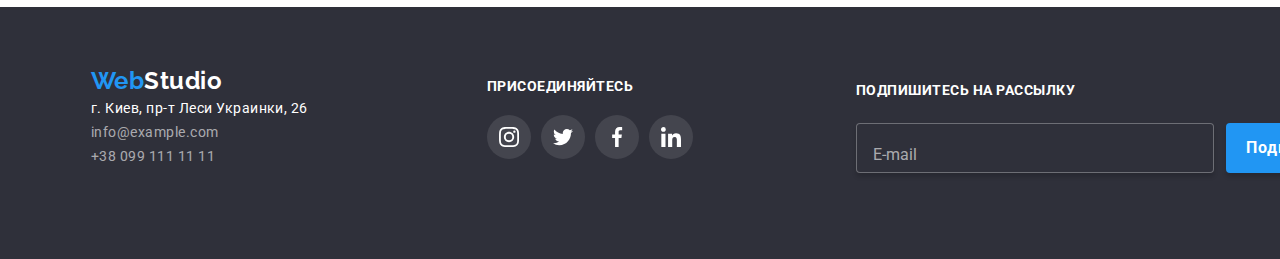
==== commit ba3524a3: "hw8" ====
--- a/portfolio.html
+++ b/portfolio.html
@@ -65,7 +65,7 @@
     <main>
       <!--Фільтри-->
       <section class="filter">
-        <div class="container">
+        <div class="container ">
           <h1 class="visually-hidden">Фильтры</h1>
           <ul class="filter-list">
             <li class="item"><button class="button">Все</button></li>
--- a/css/portfolio.min.css
+++ b/css/portfolio.min.css
@@ -301,6 +301,7 @@
   margin-right: 10px;
   vertical-align: middle;
 }
+
 .filter {
   padding-top: 60px;
   padding-bottom: 60px;
@@ -317,7 +318,7 @@
   display: -ms-flexbox;
   display: flex;
   flex-wrap: wrap;
-  width: 480px;
+  width: 362px;
   margin-left: auto;
   margin-right: auto;
   margin-bottom: 40px;
@@ -341,6 +342,9 @@
 }
 
 .filter-list .item:last-child {
+  margin-right: 0;
+}
+.filter-list .item:nth-child(3) {
   margin-right: 0;
 }
 .filter-list .item:nth-child(n + 4) {
@@ -355,6 +359,7 @@
   line-height: 1.62;
   text-align: center;
   border-radius: 4px;
+  border: 0;
   padding: 6px 22px;
   -webkit-transition-property: background-color color;
   transition-property: background-color color;
@@ -377,7 +382,7 @@
   justify-content: center;
 }
 .card-list .item {
-  width: 370px;
+  width: 450px;
   margin-bottom: 30px;
 }
 @media screen and (min-width: 768px) {
